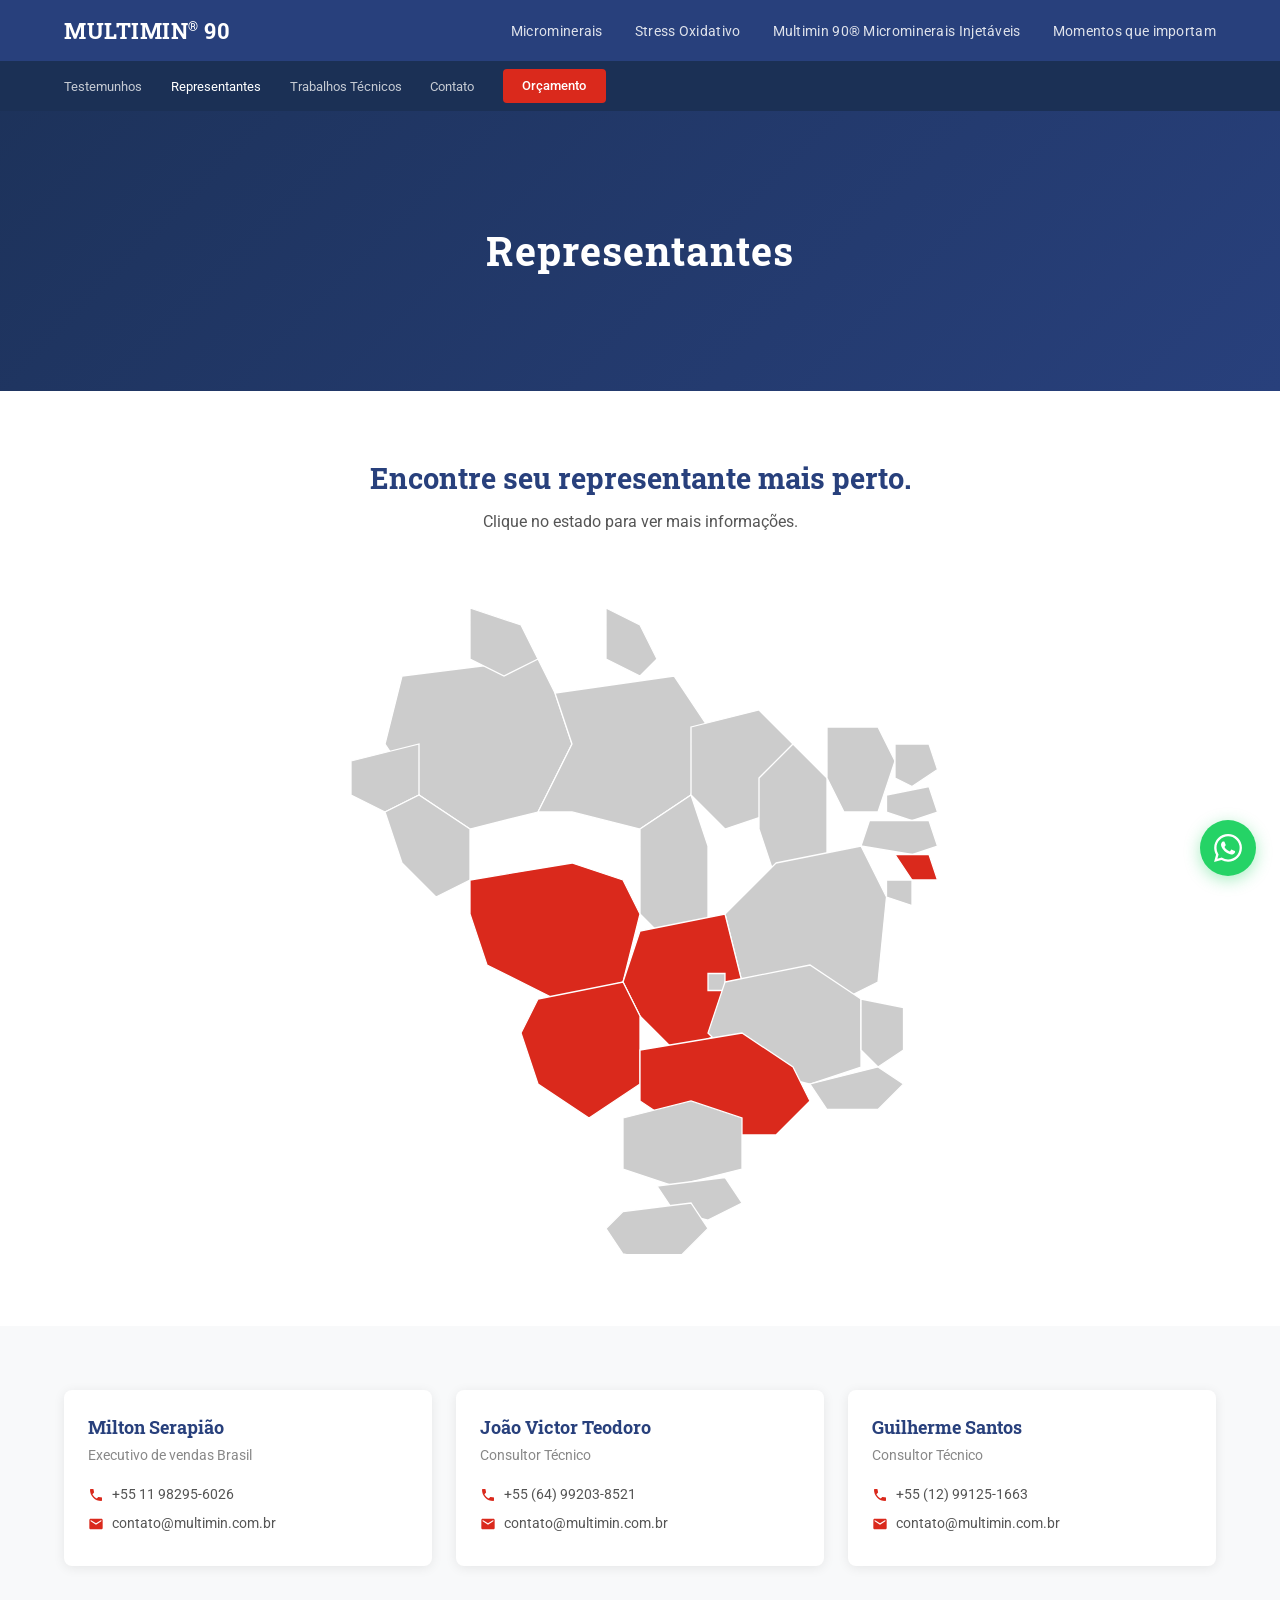
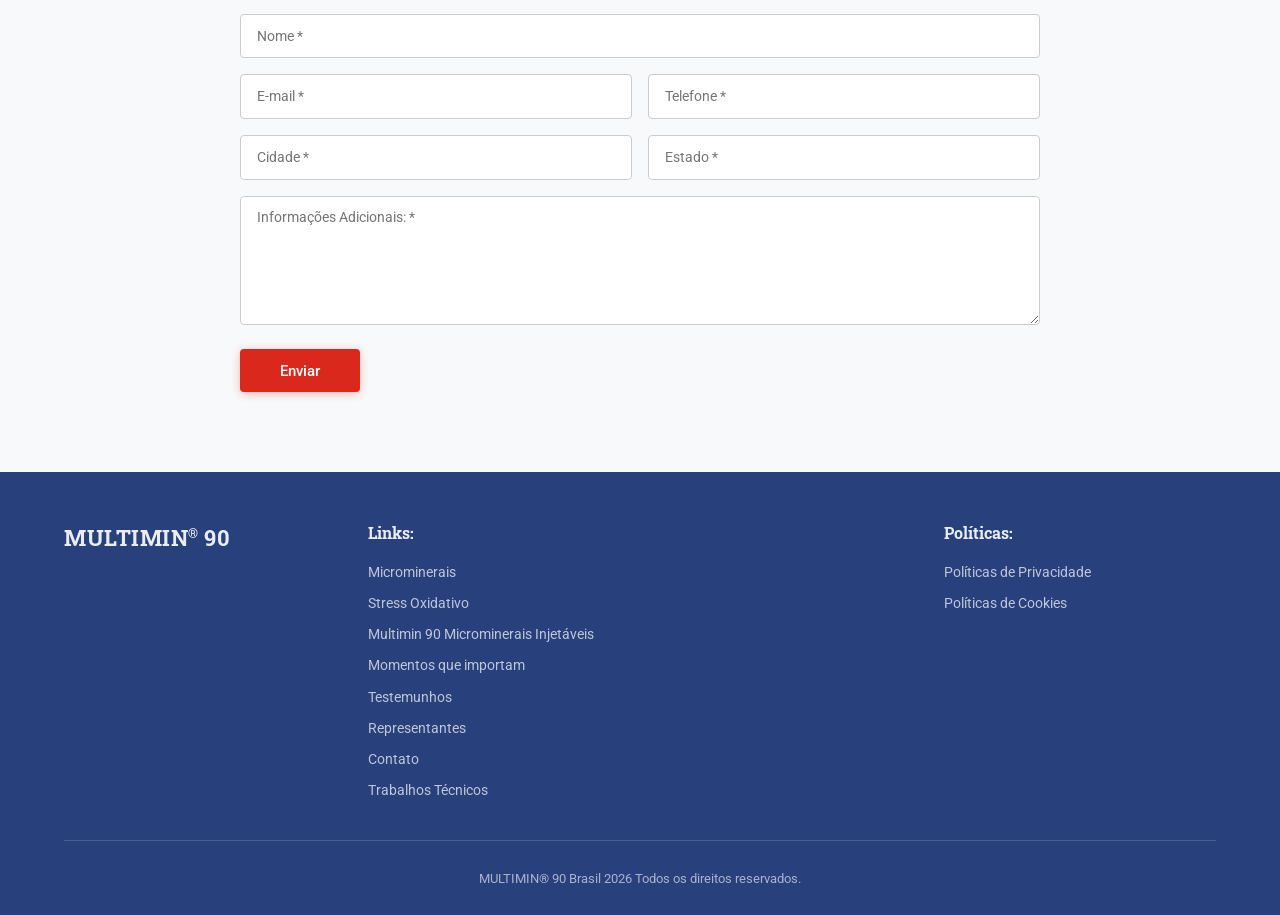
==== multimin-project/index.html @ ea44b16c "Feat:esqueleto do Projeto" ====
<!DOCTYPE html>
<html lang="pt-br">
<head>
    <meta charset="UTF-8">
    <meta name="viewport" content="width=device-width, initial-scale=1.0">
    <meta name="theme-color" content="#28407C">
    <title>Representantes - MULTIMIN® 90</title>
    <meta name="description" content="Encontre o representante MULTIMIN® 90 mais próximo da sua região. Clique no mapa interativo do Brasil para ver informações de contato.">
    
    <!-- Google Fonts - mesmas fontes do original -->
    <link rel="preconnect" href="https://fonts.googleapis.com">
    <link rel="preconnect" href="https://fonts.gstatic.com" crossorigin>
    <link href="https://fonts.googleapis.com/css2?family=Roboto:wght@300;400;500;700&family=Roboto+Slab:wght@400;700&display=swap" rel="stylesheet">
    
    <!-- Favicon placeholder - substituir pelo real -->
    <!-- <link rel="shortcut icon" href="assets/images/favicon.png" type="image/x-icon"> -->
    
    <!-- Estilos -->
    <link rel="stylesheet" href="css/styles.css">
</head>
<body>

    <!-- ═══════════════════════════════════════════════════════════ -->
    <!-- BOTÃO FLUTUANTE WHATSAPP                                   -->
    <!-- ═══════════════════════════════════════════════════════════ -->
    <a href="https://wa.me/5511975177592?text=Ol%C3%A1,%20gostaria%20de%20fazer%20um%20or%C3%A7amento%20do%20produto%20Multimin%2090%C2%AE." 
       target="_blank" 
       rel="noopener noreferrer"
       id="btn-whatsapp" 
       aria-label="Contato via WhatsApp">
        <!-- Ícone SVG inline do WhatsApp - não depende de biblioteca externa -->
        <svg viewBox="0 0 24 24" fill="currentColor" width="28" height="28">
            <path d="M17.472 14.382c-.297-.149-1.758-.867-2.03-.967-.273-.099-.471-.148-.67.15-.197.297-.767.966-.94 1.164-.173.199-.347.223-.644.075-.297-.15-1.255-.463-2.39-1.475-.883-.788-1.48-1.761-1.653-2.059-.173-.297-.018-.458.13-.606.134-.133.298-.347.446-.52.149-.174.198-.298.298-.497.099-.198.05-.371-.025-.52-.075-.149-.669-1.612-.916-2.207-.242-.579-.487-.5-.669-.51-.173-.008-.371-.01-.57-.01-.198 0-.52.074-.792.372-.272.297-1.04 1.016-1.04 2.479 0 1.462 1.065 2.875 1.213 3.074.149.198 2.096 3.2 5.077 4.487.709.306 1.262.489 1.694.625.712.227 1.36.195 1.871.118.571-.085 1.758-.719 2.006-1.413.248-.694.248-1.289.173-1.413-.074-.124-.272-.198-.57-.347m-5.421 7.403h-.004a9.87 9.87 0 01-5.031-1.378l-.361-.214-3.741.982.998-3.648-.235-.374a9.86 9.86 0 01-1.51-5.26c.001-5.45 4.436-9.884 9.888-9.884 2.64 0 5.122 1.03 6.988 2.898a9.825 9.825 0 012.893 6.994c-.003 5.45-4.437 9.884-9.885 9.884m8.413-18.297A11.815 11.815 0 0012.05 0C5.495 0 .16 5.335.157 11.892c0 2.096.547 4.142 1.588 5.945L.057 24l6.305-1.654a11.882 11.882 0 005.683 1.448h.005c6.554 0 11.89-5.335 11.893-11.893a11.821 11.821 0 00-3.48-8.413z"/>
        </svg>
    </a>

    <!-- ═══════════════════════════════════════════════════════════ -->
    <!-- MENU MOBILE (Nav Drawer)                                   -->
    <!-- ═══════════════════════════════════════════════════════════ -->
    <button type="button" class="mobile-menu-toggle" id="menuToggle" aria-label="Abrir menu" aria-controls="navMobile" aria-expanded="false">
        <span></span>
        <span></span>
        <span></span>
    </button>

    <nav class="nav-mobile" id="navMobile">
        <button type="button" class="nav-mobile__close" id="navClose" aria-label="Fechar menu">
            <svg viewBox="0 0 24 24" fill="currentColor" width="24" height="24">
                <path d="M19 6.41L17.59 5 12 10.59 6.41 5 5 6.41 10.59 12 5 17.59 6.41 19 12 13.41 17.59 19 19 17.59 13.41 12z"/>
            </svg>
        </button>
        <ul>
            <li><a href="#">Microminerais</a></li>
            <li><a href="#">Stress Oxidativo</a></li>
            <li><a href="#">Multimin 90® Microminerais Injetáveis</a></li>
            <li><a href="#">Momentos que importam</a></li>
            <li><a href="#">Testemunhos</a></li>
            <li><a href="#" class="active">Representantes</a></li>
            <li><a href="#">Trabalhos Técnicos</a></li>
            <li><a href="#">Contato</a></li>
            <li><a href="#" class="btn-orcamento">Orçamento</a></li>
        </ul>
    </nav>
    <div class="nav-overlay" id="navOverlay"></div>

    <!-- ═══════════════════════════════════════════════════════════ -->
    <!-- HEADER - Duas linhas de navegação                          -->
    <!-- ═══════════════════════════════════════════════════════════ -->
    <header class="header" id="header">
        <!-- Linha 1: Logo + Menu principal -->
        <div class="header__top">
            <div class="container">
                <div class="header__top-inner">
                    <div class="header__logo">
                        <a href="/" title="Home">
                            <!-- PLACEHOLDER: Substituir pelo logo real (arquivo oficial da equipe de marketing em assets/images/logo-01.svg) -->
                            <!-- <img src="assets/images/logo-01.svg" alt="MULTIMIN® 90" class="header__logo-img"> -->
                            <div class="logo-placeholder">MULTIMIN<sup>®</sup> 90</div>
                        </a>
                    </div>
                    <nav class="header__nav-primary">
                        <ul>
                            <li><a href="#">Microminerais</a></li>
                            <li><a href="#">Stress Oxidativo</a></li>
                            <li><a href="#">Multimin 90® Microminerais Injetáveis</a></li>
                            <li><a href="#">Momentos que importam</a></li>
                        </ul>
                    </nav>
                </div>
            </div>
        </div>
        <!-- Linha 2: Menu secundário -->
        <div class="header__bottom">
            <div class="container">
                <nav class="header__nav-secondary">
                    <ul>
                        <li><a href="#">Testemunhos</a></li>
                        <li><a href="#" class="active">Representantes</a></li>
                        <li><a href="#">Trabalhos Técnicos</a></li>
                        <li><a href="#">Contato</a></li>
                        <li><a href="#" class="btn-orcamento">Orçamento</a></li>
                    </ul>
                </nav>
            </div>
        </div>
    </header>

    <!-- ═══════════════════════════════════════════════════════════ -->
    <!-- BANNER PARALLAX                                            -->
    <!-- ═══════════════════════════════════════════════════════════ -->
    <section class="banner-parallax" id="banner">
        <!-- PLACEHOLDER: A imagem de fundo será aplicada via CSS (arquivo da campanha em assets/images/bg-representantes.jpg) -->
        <!-- background-image: url('assets/images/bg-representantes.jpg') -->
        <div class="banner-parallax__overlay"></div>
        <div class="banner-parallax__content">
            <h1>Representantes</h1>
        </div>
    </section>

    <!-- ═══════════════════════════════════════════════════════════ -->
    <!-- SEÇÃO PRINCIPAL - MAPA INTERATIVO                          -->
    <!-- ═══════════════════════════════════════════════════════════ -->
    <section class="section-map" id="mapa">
        <div class="container">
            <div class="section-map__header">
                <h2>Encontre seu representante mais perto.</h2>
                <p>Clique no estado para ver mais informações.</p>
            </div>
            <div class="section-map__wrapper">
                <!-- O mapa SVG será injetado aqui via JavaScript -->
                <div class="map-container" id="mapContainer">
                    <!-- SVG inline do Brasil - mapa simplificado com IDs por estado -->
                    <!-- Este é um mapa funcional simplificado. Para produção, substitua pelo SVG completo do amcharts.com/svg-maps -->
                    <svg id="brazilMap" viewBox="0 0 800 800" xmlns="http://www.w3.org/2000/svg">
                        <!-- REGIÃO NORTE -->
                        <path id="br-am" class="state" d="M120,120 L280,100 L300,140 L320,200 L280,280 L200,300 L140,260 L100,200 Z" data-name="Amazonas"/>
                        <path id="br-pa" class="state" d="M300,140 L440,120 L480,180 L460,260 L400,300 L320,280 L280,280 L320,200 Z" data-name="Pará"/>
                        <path id="br-ac" class="state" d="M60,220 L140,200 L140,260 L100,280 L60,260 Z" data-name="Acre"/>
                        <path id="br-ro" class="state" d="M140,260 L200,300 L200,360 L160,380 L120,340 L100,280 Z" data-name="Rondônia"/>
                        <path id="br-rr" class="state" d="M200,40 L260,60 L280,100 L240,120 L200,100 Z" data-name="Roraima"/>
                        <path id="br-ap" class="state" d="M360,40 L400,60 L420,100 L400,120 L360,100 Z" data-name="Amapá"/>
                        <path id="br-to" class="state" d="M400,300 L460,260 L480,320 L480,420 L440,440 L400,400 Z" data-name="Tocantins"/>
                        
                        <!-- REGIÃO NORDESTE -->
                        <path id="br-ma" class="state" d="M460,180 L540,160 L580,200 L560,280 L500,300 L460,260 Z" data-name="Maranhão"/>
                        <path id="br-pi" class="state" d="M540,240 L580,200 L620,240 L620,340 L560,360 L540,300 Z" data-name="Piauí"/>
                        <path id="br-ce" class="state" d="M620,180 L680,180 L700,220 L680,280 L640,280 L620,240 Z" data-name="Ceará"/>
                        <path id="br-rn" class="state" d="M700,200 L740,200 L750,230 L720,250 L700,240 Z" data-name="Rio Grande do Norte"/>
                        <path id="br-pb" class="state" d="M690,260 L740,250 L750,280 L720,290 L690,280 Z" data-name="Paraíba"/>
                        <path id="br-pe" class="state" d="M670,290 L740,290 L750,320 L720,330 L660,320 Z" data-name="Pernambuco"/>
                        <path id="br-al" class="state" d="M700,330 L740,330 L750,360 L720,360 Z" data-name="Alagoas"/>
                        <path id="br-se" class="state" d="M690,360 L720,360 L720,390 L690,380 Z" data-name="Sergipe"/>
                        <path id="br-ba" class="state" d="M560,340 L660,320 L690,380 L680,480 L600,520 L520,480 L500,400 Z" data-name="Bahia"/>
                        
                        <!-- REGIÃO CENTRO-OESTE -->
                        <path id="br-mt" class="state" d="M200,360 L320,340 L380,360 L400,400 L380,480 L300,500 L220,460 L200,400 Z" data-name="Mato Grosso"/>
                        <path id="br-go" class="state" d="M400,420 L500,400 L520,480 L500,540 L440,560 L400,520 L380,480 Z" data-name="Goiás"/>
                        <path id="br-df" class="state" d="M480,470 L500,470 L500,490 L480,490 Z" data-name="Distrito Federal"/>
                        <path id="br-ms" class="state" d="M280,500 L380,480 L400,520 L400,600 L340,640 L280,600 L260,540 Z" data-name="Mato Grosso do Sul"/>
                        
                        <!-- REGIÃO SUDESTE -->
                        <path id="br-mg" class="state" d="M500,480 L600,460 L660,500 L660,580 L600,600 L520,580 L480,540 Z" data-name="Minas Gerais"/>
                        <path id="br-es" class="state" d="M660,500 L710,510 L710,560 L680,580 L660,560 Z" data-name="Espírito Santo"/>
                        <path id="br-rj" class="state" d="M600,600 L680,580 L710,600 L680,630 L620,630 Z" data-name="Rio de Janeiro"/>
                        <path id="br-sp" class="state" d="M400,560 L520,540 L580,580 L600,620 L560,660 L460,660 L400,620 Z" data-name="São Paulo"/>
                        
                        <!-- REGIÃO SUL -->
                        <path id="br-pr" class="state" d="M380,640 L460,620 L520,640 L520,700 L440,720 L380,700 Z" data-name="Paraná"/>
                        <path id="br-sc" class="state" d="M420,720 L500,710 L520,740 L480,760 L440,750 Z" data-name="Santa Catarina"/>
                        <path id="br-rs" class="state" d="M380,750 L460,740 L480,770 L440,810 L380,800 L360,770 Z" data-name="Rio Grande do Sul"/>
                        
                        <!-- Labels dos estados (opcionais - aparecem no centro de cada path) -->
                    </svg>

                    <!-- Tooltip que aparece ao clicar em um estado -->
                    <div class="map-tooltip" id="mapTooltip">
                        <div class="map-tooltip__header">
                            <h3 id="tooltipEstado"></h3>
                            <button class="map-tooltip__close" id="tooltipClose" aria-label="Fechar">&times;</button>
                        </div>
                        <div class="map-tooltip__body" id="tooltipBody">
                            <!-- Conteúdo injetado via JS -->
                        </div>
                    </div>
                </div>
            </div>
        </div>
    </section>

    <!-- ═══════════════════════════════════════════════════════════ -->
    <!-- SEÇÃO DE CONTATO - Cards + Formulário                      -->
    <!-- ═══════════════════════════════════════════════════════════ -->
    <section class="section-contact" id="contato">
        <div class="container">
            <!-- Cards dos executivos -->
            <div class="contact-cards">
                <div class="contact-card">
                    <h3>Milton Serapião</h3>
                    <h4>Executivo de vendas Brasil</h4>
                    <p class="contact-card__phone">
                        <svg viewBox="0 0 24 24" fill="currentColor" width="16" height="16"><path d="M6.62 10.79c1.44 2.83 3.76 5.14 6.59 6.59l2.2-2.2c.27-.27.67-.36 1.02-.24 1.12.37 2.33.57 3.57.57.55 0 1 .45 1 1V20c0 .55-.45 1-1 1-9.39 0-17-7.61-17-17 0-.55.45-1 1-1h3.5c.55 0 1 .45 1 1 0 1.25.2 2.45.57 3.57.11.35.03.74-.25 1.02l-2.2 2.2z"/></svg>
                        <a href="tel:+5511982956026">+55 11 98295-6026</a>
                    </p>
                    <p class="contact-card__email">
                        <svg viewBox="0 0 24 24" fill="currentColor" width="16" height="16"><path d="M20 4H4c-1.1 0-1.99.9-1.99 2L2 18c0 1.1.9 2 2 2h16c1.1 0 2-.9 2-2V6c0-1.1-.9-2-2-2zm0 4l-8 5-8-5V6l8 5 8-5v2z"/></svg>
                        <a href="mailto:contato@multimin.com.br">contato@multimin.com.br</a>
                    </p>
                </div>
                <div class="contact-card">
                    <h3>João Victor Teodoro</h3>
                    <h4>Consultor Técnico</h4>
                    <p class="contact-card__phone">
                        <svg viewBox="0 0 24 24" fill="currentColor" width="16" height="16"><path d="M6.62 10.79c1.44 2.83 3.76 5.14 6.59 6.59l2.2-2.2c.27-.27.67-.36 1.02-.24 1.12.37 2.33.57 3.57.57.55 0 1 .45 1 1V20c0 .55-.45 1-1 1-9.39 0-17-7.61-17-17 0-.55.45-1 1-1h3.5c.55 0 1 .45 1 1 0 1.25.2 2.45.57 3.57.11.35.03.74-.25 1.02l-2.2 2.2z"/></svg>
                        <a href="tel:+5564992038521">+55 (64) 99203-8521</a>
                    </p>
                    <p class="contact-card__email">
                        <svg viewBox="0 0 24 24" fill="currentColor" width="16" height="16"><path d="M20 4H4c-1.1 0-1.99.9-1.99 2L2 18c0 1.1.9 2 2 2h16c1.1 0 2-.9 2-2V6c0-1.1-.9-2-2-2zm0 4l-8 5-8-5V6l8 5 8-5v2z"/></svg>
                        <a href="mailto:contato@multimin.com.br">contato@multimin.com.br</a>
                    </p>
                </div>
                <div class="contact-card">
                    <h3>Guilherme Santos</h3>
                    <h4>Consultor Técnico</h4>
                    <p class="contact-card__phone">
                        <svg viewBox="0 0 24 24" fill="currentColor" width="16" height="16"><path d="M6.62 10.79c1.44 2.83 3.76 5.14 6.59 6.59l2.2-2.2c.27-.27.67-.36 1.02-.24 1.12.37 2.33.57 3.57.57.55 0 1 .45 1 1V20c0 .55-.45 1-1 1-9.39 0-17-7.61-17-17 0-.55.45-1 1-1h3.5c.55 0 1 .45 1 1 0 1.25.2 2.45.57 3.57.11.35.03.74-.25 1.02l-2.2 2.2z"/></svg>
                        <a href="tel:+5512991251663">+55 (12) 99125-1663</a>
                    </p>
                    <p class="contact-card__email">
                        <svg viewBox="0 0 24 24" fill="currentColor" width="16" height="16"><path d="M20 4H4c-1.1 0-1.99.9-1.99 2L2 18c0 1.1.9 2 2 2h16c1.1 0 2-.9 2-2V6c0-1.1-.9-2-2-2zm0 4l-8 5-8-5V6l8 5 8-5v2z"/></svg>
                        <a href="mailto:contato@multimin.com.br">contato@multimin.com.br</a>
                    </p>
                </div>
            </div>

            <!-- Formulário de contato -->
            <form class="contact-form" id="contactForm" novalidate>
                <div class="form-row form-row--full">
                    <input type="text" name="nome" placeholder="Nome *" required>
                </div>
                <div class="form-row form-row--half">
                    <input type="email" name="email" placeholder="E-mail *" required>
                    <input type="tel" name="telefone" placeholder="Telefone *" required id="inputTelefone">
                </div>
                <div class="form-row form-row--half">
                    <input type="text" name="cidade" placeholder="Cidade *" required>
                    <input type="text" name="estado" placeholder="Estado *" required>
                </div>
                <div class="form-row form-row--full">
                    <textarea name="mensagem" rows="6" placeholder="Informações Adicionais: *"></textarea>
                </div>
                <div class="form-row form-row--submit">
                    <button type="submit" class="btn-submit" id="btnSubmit">Enviar</button>
                </div>
            </form>
        </div>
    </section>

    <!-- ═══════════════════════════════════════════════════════════ -->
    <!-- FOOTER                                                     -->
    <!-- ═══════════════════════════════════════════════════════════ -->
    <footer class="footer" id="footer">
        <div class="container">
            <div class="footer__grid">
                <div class="footer__logo">
                    <!-- PLACEHOLDER: Substituir pelo logo real (usar o mesmo arquivo oficial do header em assets/images/logo-01.svg) -->
                    <!-- <img src="assets/images/logo.svg" alt="MULTIMIN® 90"> -->
                    <div class="logo-placeholder logo-placeholder--light">MULTIMIN<sup>®</sup> 90</div>
                </div>
                <div class="footer__links">
                    <h3>Links:</h3>
                    <ul>
                        <li><a href="#">Microminerais</a></li>
                        <li><a href="#">Stress Oxidativo</a></li>
                        <li><a href="#">Multimin 90 Microminerais Injetáveis</a></li>
                        <li><a href="#">Momentos que importam</a></li>
                        <li><a href="#">Testemunhos</a></li>
                        <li><a href="#">Representantes</a></li>
                        <li><a href="#">Contato</a></li>
                        <li><a href="#">Trabalhos Técnicos</a></li>
                    </ul>
                </div>
                <div class="footer__policies">
                    <h3>Políticas:</h3>
                    <ul>
                        <li><a href="#">Políticas de Privacidade</a></li>
                        <li><a href="#">Políticas de Cookies</a></li>
                    </ul>
                </div>
            </div>
            <div class="footer__bottom">
                <p><small>MULTIMIN® 90 Brasil 2026 Todos os direitos reservados.</small></p>
            </div>
        </div>
    </footer>

    <!-- JavaScript -->
    <script src="js/main.js"></script>
</body>
</html>
---- multimin-project/css/styles.css ----
/* ═══════════════════════════════════════════════════════════════════════
   MULTIMIN® 90 — Página de Representantes
   Reconstrução moderna | Março 2026
   ═══════════════════════════════════════════════════════════════════════ */

/* ── CSS Variables (Design Tokens) ─────────────────────────────────── */
:root {
    /* Cores da marca */
    --color-primary: #28407C;         /* Azul escuro - header, marca */
    --color-primary-dark: #1B3055;    /* Azul mais escuro - hovers */
    --color-accent: #DA291C;          /* Vermelho - mapa, CTAs */
    --color-accent-hover: #B82218;    /* Vermelho escuro - hover */
    --color-whatsapp: #25D366;        /* Verde WhatsApp */
    
    /* Neutros */
    --color-white: #FFFFFF;
    --color-bg: #F8F9FA;
    --color-gray-100: #F5F5F5;
    --color-gray-200: #EEEEEE;
    --color-gray-300: #CCCCCC;
    --color-gray-500: #888888;
    --color-gray-700: #555555;
    --color-gray-900: #333333;
    --color-black: #000000;
    
    /* Tipografia */
    --font-primary: 'Roboto', sans-serif;
    --font-heading: 'Roboto Slab', serif;
    
    /* Espaçamentos */
    --container-max: 1200px;
    --container-padding: 1.5rem;
    --section-padding: 4rem 0;
    
    /* Transições */
    --transition-fast: 0.2s ease;
    --transition-normal: 0.3s ease;
    --transition-slow: 0.5s ease;
    
    /* Sombras */
    --shadow-card: 0 2px 12px rgba(0, 0, 0, 0.08);
    --shadow-tooltip: 0 4px 20px rgba(0, 0, 0, 0.15);
    --shadow-button: 0 2px 8px rgba(218, 41, 28, 0.3);
}

/* ── Reset & Base ──────────────────────────────────────────────────── */
*, *::before, *::after {
    margin: 0;
    padding: 0;
    box-sizing: border-box;
}

html {
    scroll-behavior: smooth;
    -webkit-text-size-adjust: 100%;
}

body {
    font-family: var(--font-primary);
    font-size: 16px;
    line-height: 1.6;
    color: var(--color-gray-900);
    background-color: var(--color-white);
    overflow-x: hidden;
}

img {
    max-width: 100%;
    height: auto;
    display: block;
}

a {
    color: inherit;
    text-decoration: none;
    transition: color var(--transition-fast);
}

ul { list-style: none; }

/* ── Container ─────────────────────────────────────────────────────── */
.container {
    max-width: var(--container-max);
    margin: 0 auto;
    padding: 0 var(--container-padding);
    width: 100%;
}

/* ── Logo Placeholder (remover quando tiver o SVG real) ────────────── */
.logo-placeholder {
    font-family: var(--font-heading);
    font-size: 1.4rem;
    font-weight: 700;
    color: var(--color-white);
    letter-spacing: 0.5px;
    white-space: nowrap;
}
.logo-placeholder sup {
    font-size: 0.6em;
    vertical-align: super;
}
.logo-placeholder--light {
    opacity: 0.9;
}

/* ═══════════════════════════════════════════════════════════════════════
   BOTÃO WHATSAPP FLUTUANTE
   ═══════════════════════════════════════════════════════════════════════ */
#btn-whatsapp {
    position: fixed;
    bottom: 24px;
    right: 24px;
    z-index: 1000;
    width: 56px;
    height: 56px;
    background-color: var(--color-whatsapp);
    color: var(--color-white);
    border-radius: 50%;
    display: flex;
    align-items: center;
    justify-content: center;
    box-shadow: 0 4px 16px rgba(37, 211, 102, 0.4);
    transition: transform var(--transition-fast), box-shadow var(--transition-fast);
}
#btn-whatsapp:hover {
    transform: scale(1.1);
    box-shadow: 0 6px 20px rgba(37, 211, 102, 0.5);
}

/* ═══════════════════════════════════════════════════════════════════════
   HEADER
   ═══════════════════════════════════════════════════════════════════════ */
.header {
    position: relative;
    z-index: 100;
    width: 100%;
}

/* Linha superior */
.header__top {
    background-color: var(--color-primary);
    padding: 0.8rem 0;
}
.header__top-inner {
    display: flex;
    align-items: center;
    justify-content: space-between;
}
.header__logo a {
    display: flex;
    align-items: center;
}
.header__logo-img {
    height: 40px;
    width: auto;
}

.header__nav-primary ul {
    display: flex;
    align-items: center;
    gap: 2rem;
}
.header__nav-primary a {
    color: var(--color-white);
    font-size: 0.85rem;
    font-weight: 400;
    letter-spacing: 0.3px;
    opacity: 0.85;
    transition: opacity var(--transition-fast);
}
.header__nav-primary a:hover {
    opacity: 1;
}

/* Linha inferior */
.header__bottom {
    background-color: var(--color-primary-dark);
    padding: 0.5rem 0;
}
.header__nav-secondary ul {
    display: flex;
    align-items: center;
    justify-content: flex-start;
    gap: 1.8rem;
}
.header__nav-secondary a {
    color: var(--color-white);
    font-size: 0.8rem;
    font-weight: 400;
    opacity: 0.75;
    transition: opacity var(--transition-fast);
}
.header__nav-secondary a:hover,
.header__nav-secondary a.active {
    opacity: 1;
}

/* Botão Orçamento */
.btn-orcamento {
    display: inline-block;
    background-color: var(--color-accent) !important;
    color: var(--color-white) !important;
    padding: 0.4rem 1.2rem;
    border-radius: 4px;
    font-weight: 500 !important;
    opacity: 1 !important;
    transition: background-color var(--transition-fast) !important;
}
.btn-orcamento:hover {
    background-color: var(--color-accent-hover) !important;
}

/* ═══════════════════════════════════════════════════════════════════════
   MENU MOBILE
   ═══════════════════════════════════════════════════════════════════════ */
.mobile-menu-toggle {
    display: none;
    position: fixed;
    top: 16px;
    right: 16px;
    z-index: 200;
    width: 40px;
    height: 40px;
    background-color: var(--color-primary);
    border-radius: 6px;
    cursor: pointer;
    flex-direction: column;
    align-items: center;
    justify-content: center;
    gap: 5px;
    border: none;
}
.mobile-menu-toggle span {
    display: block;
    width: 22px;
    height: 2px;
    background-color: var(--color-white);
    border-radius: 2px;
    transition: var(--transition-fast);
}

.nav-mobile {
    position: fixed;
    top: 0;
    right: -300px;
    z-index: 300;
    width: 280px;
    height: 100vh;
    background-color: var(--color-primary);
    padding: 3rem 1.5rem;
    transition: right var(--transition-normal);
    overflow-y: auto;
}
.nav-mobile.open {
    right: 0;
}
.nav-mobile__close {
    position: absolute;
    top: 16px;
    right: 16px;
    color: var(--color-white);
    cursor: pointer;
    opacity: 0.7;
    transition: opacity var(--transition-fast);
    background: transparent;
    border: none;
}
.nav-mobile__close:hover { opacity: 1; }

.nav-mobile ul {
    margin-top: 2rem;
    display: flex;
    flex-direction: column;
    gap: 0;
}
.nav-mobile li a {
    display: block;
    color: var(--color-white);
    padding: 0.8rem 0;
    font-size: 0.95rem;
    border-bottom: 1px solid rgba(255, 255, 255, 0.1);
    opacity: 0.85;
}
.nav-mobile li a:hover,
.nav-mobile li a.active { opacity: 1; }
.nav-mobile li:last-child a {
    border-bottom: none;
    margin-top: 1rem;
}

.nav-overlay {
    display: none;
    position: fixed;
    inset: 0;
    z-index: 250;
    background-color: rgba(0, 0, 0, 0.5);
}
.nav-overlay.active { display: block; }

/* ═══════════════════════════════════════════════════════════════════════
   BANNER PARALLAX
   ═══════════════════════════════════════════════════════════════════════ */
.banner-parallax {
    position: relative;
    height: 280px;
    display: flex;
    align-items: center;
    justify-content: center;
    overflow: hidden;
    /* PLACEHOLDER: Quando tiver a imagem, descomente a linha abaixo */
    /* background-image: url('../assets/images/bg.jpg'); */
    background-color: var(--color-primary); /* fallback sem imagem */
    background-size: cover;
    background-position: center;
    background-attachment: fixed; /* Efeito parallax simples */
}
.banner-parallax__overlay {
    position: absolute;
    inset: 0;
    background: linear-gradient(135deg, rgba(27, 48, 85, 0.85) 0%, rgba(40, 64, 124, 0.7) 100%);
}
.banner-parallax__content {
    position: relative;
    z-index: 2;
    text-align: center;
}
.banner-parallax__content h1 {
    font-family: var(--font-heading);
    font-size: 2.5rem;
    font-weight: 700;
    color: var(--color-white);
    letter-spacing: 1px;
}

/* ═══════════════════════════════════════════════════════════════════════
   SEÇÃO DO MAPA
   ═══════════════════════════════════════════════════════════════════════ */
.section-map {
    padding: var(--section-padding);
    background-color: var(--color-white);
}
.section-map__header {
    text-align: center;
    margin-bottom: 2.5rem;
}
.section-map__header h2 {
    font-family: var(--font-heading);
    font-size: 1.8rem;
    color: var(--color-primary);
    margin-bottom: 0.5rem;
}
.section-map__header p {
    font-size: 1rem;
    color: var(--color-gray-700);
}

.section-map__wrapper {
    max-width: 680px;
    margin: 0 auto;
}

/* Mapa SVG */
.map-container {
    position: relative;
    width: 100%;
}

#brazilMap {
    width: 100%;
    height: auto;
}

/* Estados do mapa */
.state {
    fill: var(--color-gray-300);
    stroke: var(--color-white);
    stroke-width: 1.5;
    cursor: default;
    transition: fill var(--transition-fast), opacity var(--transition-fast);
}
/* Estados que possuem representantes (classe adicionada via JS) */
.state--active {
    fill: var(--color-accent);
    cursor: pointer;
}
.state--active:hover {
    fill: var(--color-accent-hover);
    filter: brightness(1.1);
}
.state--selected {
    fill: var(--color-accent-hover);
    stroke: var(--color-gray-900);
    stroke-width: 2;
}

/* Tooltip do mapa */
.map-tooltip {
    display: none;
    position: absolute;
    z-index: 50;
    background: var(--color-white);
    border-radius: 8px;
    box-shadow: var(--shadow-tooltip);
    min-width: 260px;
    max-width: 340px;
    overflow: hidden;
    animation: tooltipFadeIn 0.25s ease;
}
.map-tooltip.visible {
    display: block;
}

@keyframes tooltipFadeIn {
    from { opacity: 0; transform: translateY(-8px); }
    to { opacity: 1; transform: translateY(0); }
}

.map-tooltip__header {
    background-color: var(--color-primary);
    color: var(--color-white);
    padding: 0.7rem 1rem;
    display: flex;
    align-items: center;
    justify-content: space-between;
}
.map-tooltip__header h3 {
    font-size: 0.95rem;
    font-weight: 600;
    margin: 0;
}
.map-tooltip__close {
    background: none;
    border: none;
    color: var(--color-white);
    font-size: 1.4rem;
    cursor: pointer;
    opacity: 0.7;
    transition: opacity var(--transition-fast);
    line-height: 1;
}
.map-tooltip__close:hover { opacity: 1; }

.map-tooltip__body {
    padding: 0.8rem 1rem;
    max-height: 300px;
    overflow-y: auto;
}
.map-tooltip__rep {
    padding: 0.5rem 0;
    border-bottom: 1px solid var(--color-gray-200);
}
.map-tooltip__rep:last-child {
    border-bottom: none;
}
.map-tooltip__rep strong {
    display: block;
    font-size: 0.85rem;
    color: var(--color-primary);
    margin-bottom: 2px;
}
.map-tooltip__rep span {
    display: block;
    font-size: 0.82rem;
    color: var(--color-gray-700);
}
.map-tooltip__rep a {
    color: var(--color-accent);
    font-weight: 500;
}
.map-tooltip__rep a:hover {
    text-decoration: underline;
}

/* ═══════════════════════════════════════════════════════════════════════
   SEÇÃO DE CONTATO
   ═══════════════════════════════════════════════════════════════════════ */
.section-contact {
    padding: var(--section-padding);
    background-color: var(--color-bg);
}

/* Cards */
.contact-cards {
    display: grid;
    grid-template-columns: repeat(3, 1fr);
    gap: 1.5rem;
    margin-bottom: 3rem;
}
.contact-card {
    background: var(--color-white);
    border-radius: 8px;
    padding: 1.5rem;
    box-shadow: var(--shadow-card);
    transition: transform var(--transition-fast), box-shadow var(--transition-fast);
}
.contact-card:hover {
    transform: translateY(-2px);
    box-shadow: 0 4px 18px rgba(0, 0, 0, 0.12);
}
.contact-card h3 {
    font-family: var(--font-heading);
    font-size: 1.1rem;
    color: var(--color-primary);
    margin-bottom: 0.2rem;
}
.contact-card h4 {
    font-size: 0.85rem;
    font-weight: 400;
    color: var(--color-gray-500);
    margin-bottom: 1rem;
}
.contact-card__phone,
.contact-card__email {
    display: flex;
    align-items: center;
    gap: 0.5rem;
    font-size: 0.9rem;
    margin-bottom: 0.4rem;
    color: var(--color-gray-700);
}
.contact-card__phone svg,
.contact-card__email svg {
    flex-shrink: 0;
    color: var(--color-accent);
}
.contact-card__phone a:hover,
.contact-card__email a:hover {
    color: var(--color-accent);
}

/* Formulário */
.contact-form {
    max-width: 800px;
    margin: 0 auto;
}
.form-row {
    margin-bottom: 1rem;
}
.form-row--full {
    width: 100%;
}
.form-row--half {
    display: grid;
    grid-template-columns: 1fr 1fr;
    gap: 1rem;
}
.form-row--submit {
    display: flex;
    justify-content: flex-start;
    margin-top: 0.5rem;
}

.contact-form input,
.contact-form textarea {
    width: 100%;
    padding: 0.8rem 1rem;
    border: 1px solid var(--color-gray-300);
    border-radius: 4px;
    font-family: var(--font-primary);
    font-size: 0.9rem;
    color: var(--color-gray-900);
    background-color: var(--color-white);
    transition: border-color var(--transition-fast), box-shadow var(--transition-fast);
}
.contact-form input:focus,
.contact-form textarea:focus {
    outline: none;
    border-color: var(--color-primary);
    box-shadow: 0 0 0 3px rgba(40, 64, 124, 0.1);
}
.contact-form input.error,
.contact-form textarea.error {
    border-color: var(--color-accent);
}
.contact-form textarea {
    resize: vertical;
    min-height: 120px;
}

.btn-submit {
    display: inline-block;
    background-color: var(--color-accent);
    color: var(--color-white);
    border: none;
    padding: 0.8rem 2.5rem;
    border-radius: 4px;
    font-family: var(--font-primary);
    font-size: 0.95rem;
    font-weight: 500;
    cursor: pointer;
    transition: background-color var(--transition-fast), box-shadow var(--transition-fast);
    box-shadow: var(--shadow-button);
}
.btn-submit:hover {
    background-color: var(--color-accent-hover);
}
.btn-submit:disabled {
    opacity: 0.7;
    cursor: not-allowed;
}

/* ═══════════════════════════════════════════════════════════════════════
   FOOTER
   ═══════════════════════════════════════════════════════════════════════ */
.footer {
    background-color: var(--color-primary);
    color: var(--color-white);
    padding: 3rem 0 1.5rem;
}
.footer__grid {
    display: grid;
    grid-template-columns: 1fr 2fr 1fr;
    gap: 2rem;
    margin-bottom: 2rem;
}
.footer__logo {
    display: flex;
    align-items: flex-start;
}
.footer h3 {
    font-family: var(--font-heading);
    font-size: 1rem;
    margin-bottom: 0.8rem;
    opacity: 0.9;
}
.footer ul li {
    margin-bottom: 0.35rem;
}
.footer ul li a {
    font-size: 0.85rem;
    opacity: 0.7;
    transition: opacity var(--transition-fast);
}
.footer ul li a:hover {
    opacity: 1;
}
.footer__bottom {
    text-align: center;
    padding-top: 1.5rem;
    border-top: 1px solid rgba(255, 255, 255, 0.15);
}
.footer__bottom small {
    font-size: 0.8rem;
    opacity: 0.6;
}

/* ═══════════════════════════════════════════════════════════════════════
   RESPONSIVIDADE
   ═══════════════════════════════════════════════════════════════════════ */

/* Tablet */
@media (max-width: 992px) {
    .header__nav-primary ul { gap: 1.2rem; }
    .header__nav-primary a { font-size: 0.78rem; }
    .contact-cards { grid-template-columns: repeat(2, 1fr); }
    .footer__grid { grid-template-columns: 1fr 1fr; }
}

/* Mobile */
@media (max-width: 768px) {
    /* Header */
    .header { display: none; }
    .mobile-menu-toggle { display: flex; }
    
    /* Banner */
    .banner-parallax {
        height: 200px;
        background-attachment: scroll; /* Parallax buggy no mobile */
    }
    .banner-parallax__content h1 { font-size: 1.8rem; }
    
    /* Mapa */
    .section-map__header h2 { font-size: 1.4rem; }
    .map-tooltip {
        position: fixed;
        bottom: 0;
        left: 0;
        right: 0;
        top: auto;
        max-width: 100%;
        border-radius: 12px 12px 0 0;
        max-height: 60vh;
    }
    
    /* Cards */
    .contact-cards { grid-template-columns: 1fr; }
    
    /* Formulário */
    .form-row--half { grid-template-columns: 1fr; }
    
    /* Footer */
    .footer__grid {
        grid-template-columns: 1fr;
        text-align: center;
    }
    .footer__logo { justify-content: center; }
}

/* Mobile pequeno */
@media (max-width: 480px) {
    :root {
        --container-padding: 1rem;
    }
    .banner-parallax { height: 160px; }
    .banner-parallax__content h1 { font-size: 1.5rem; }
}
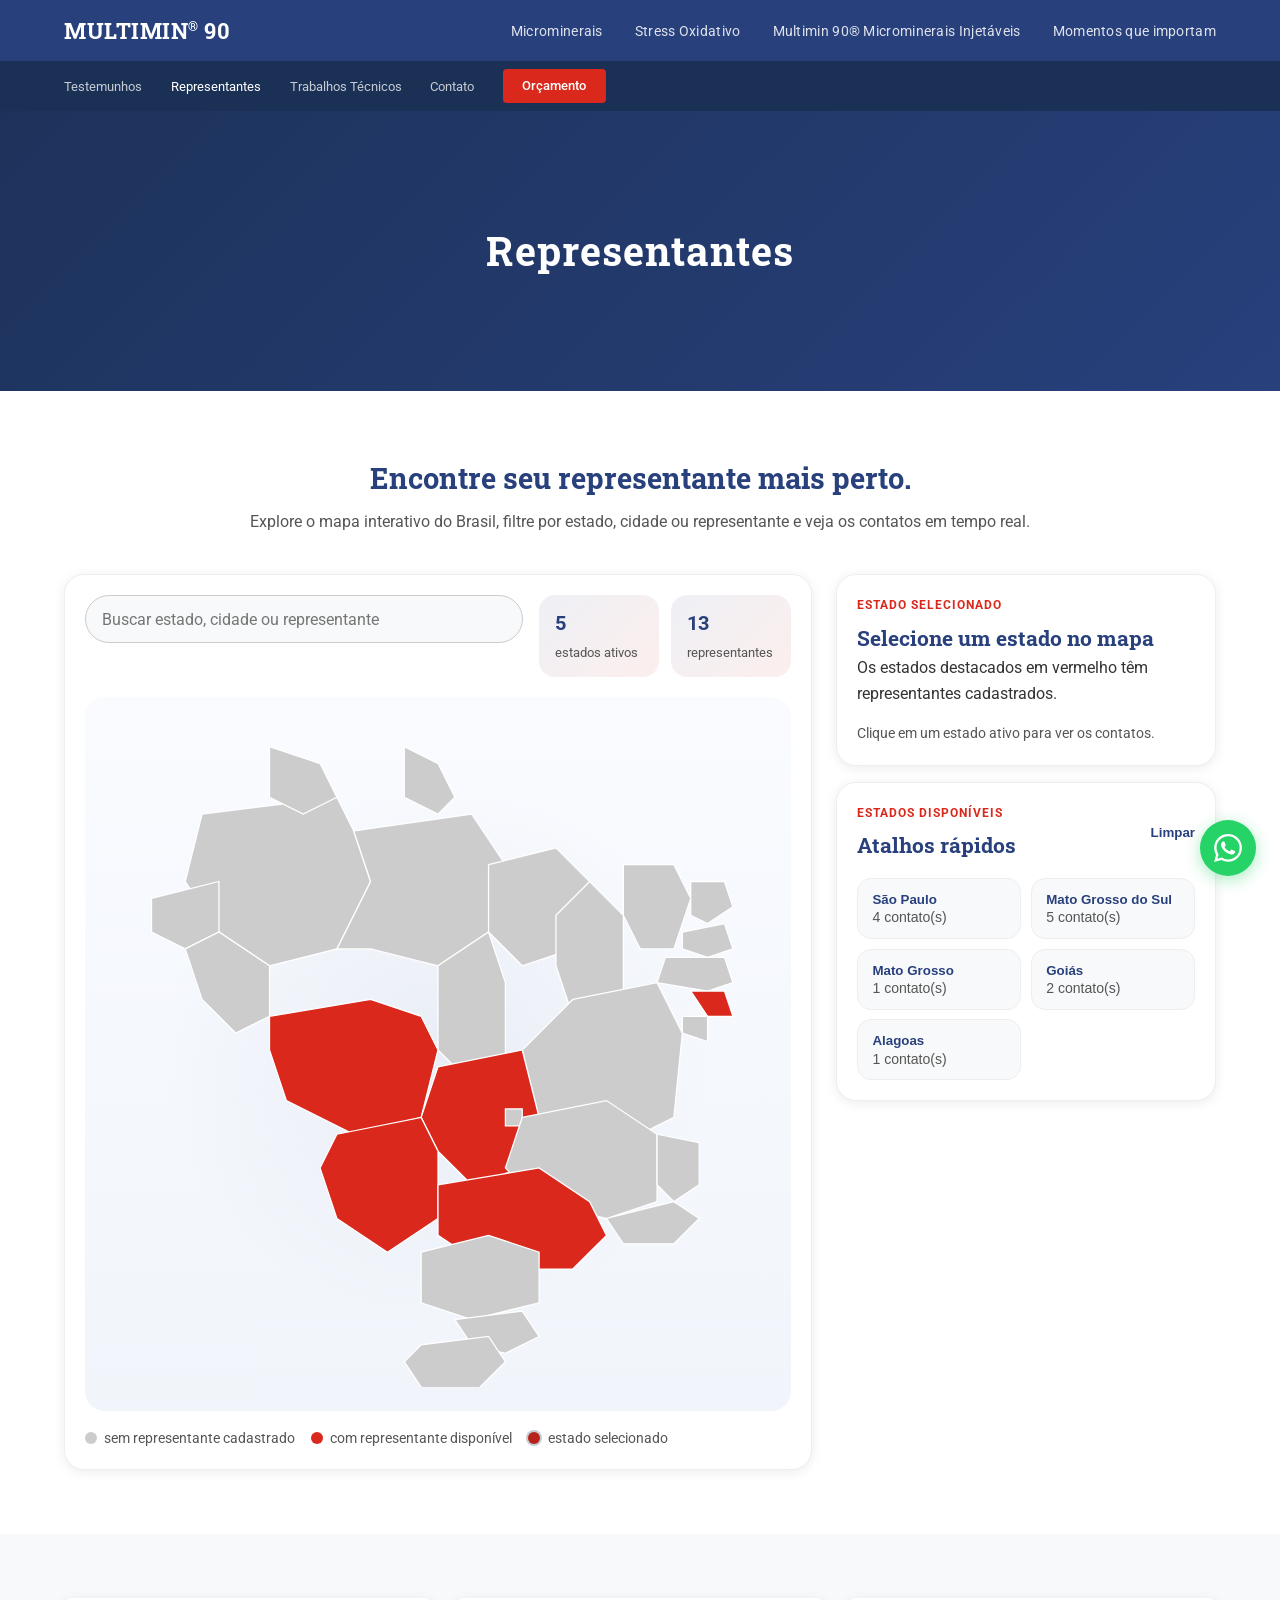
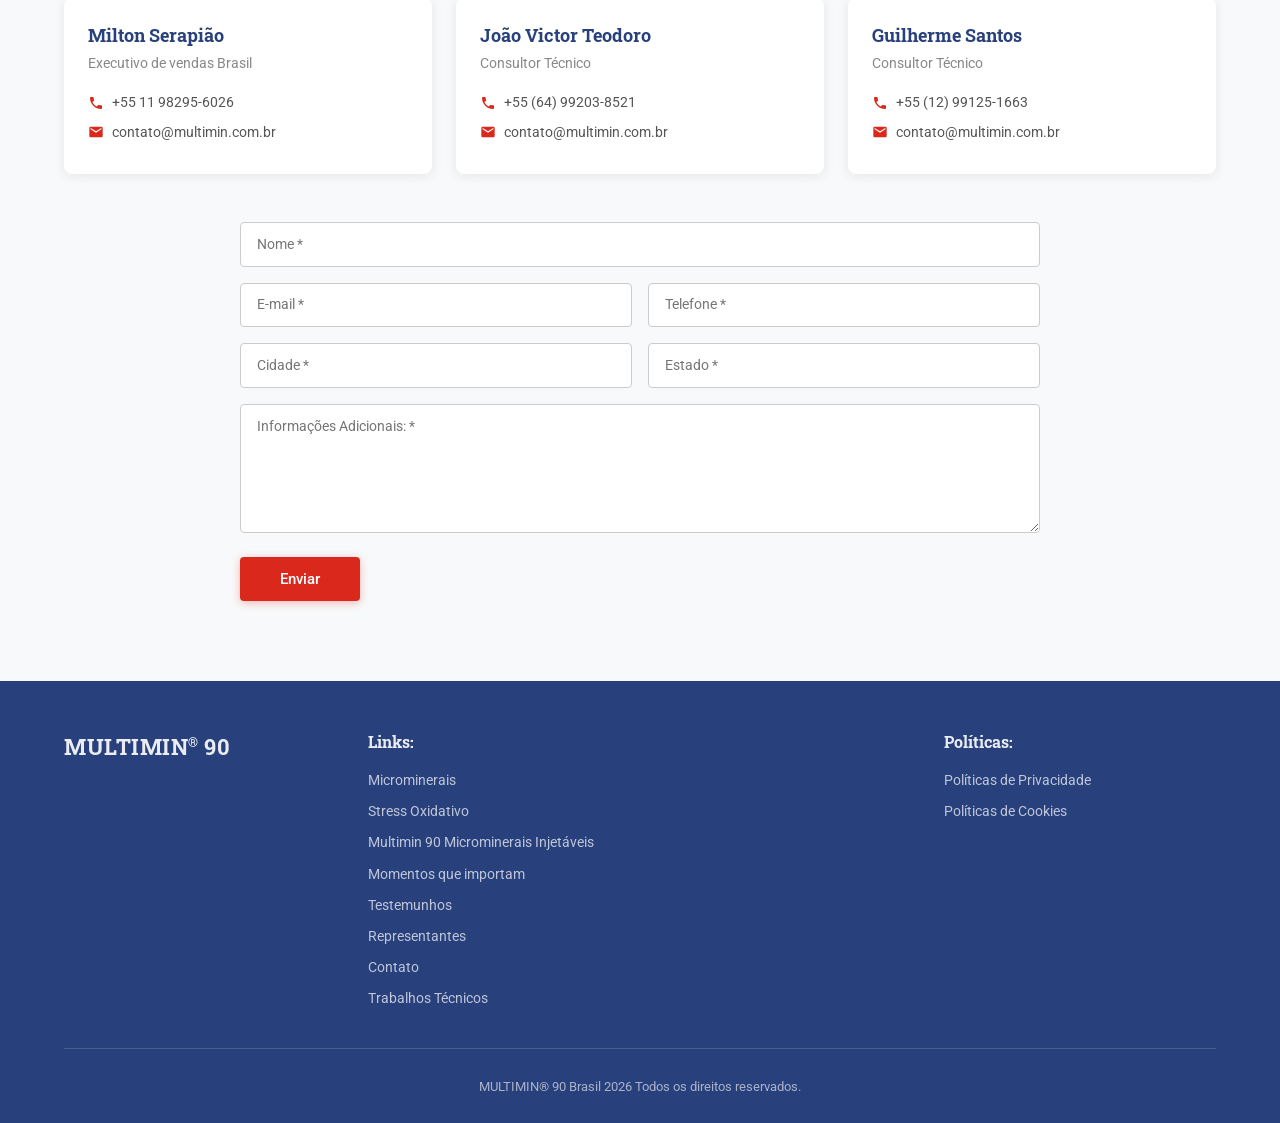
==== commit 0ab0792f: "Add interactive Brazil map dashboard" ====
--- a/multimin-project/index.html
+++ b/multimin-project/index.html
@@ -124,64 +124,100 @@
         <div class="container">
             <div class="section-map__header">
                 <h2>Encontre seu representante mais perto.</h2>
-                <p>Clique no estado para ver mais informações.</p>
+                <p>Explore o mapa interativo do Brasil, filtre por estado, cidade ou representante e veja os contatos em tempo real.</p>
             </div>
             <div class="section-map__wrapper">
-                <!-- O mapa SVG será injetado aqui via JavaScript -->
-                <div class="map-container" id="mapContainer">
-                    <!-- SVG inline do Brasil - mapa simplificado com IDs por estado -->
-                    <!-- Este é um mapa funcional simplificado. Para produção, substitua pelo SVG completo do amcharts.com/svg-maps -->
-                    <svg id="brazilMap" viewBox="0 0 800 800" xmlns="http://www.w3.org/2000/svg">
-                        <!-- REGIÃO NORTE -->
-                        <path id="br-am" class="state" d="M120,120 L280,100 L300,140 L320,200 L280,280 L200,300 L140,260 L100,200 Z" data-name="Amazonas"/>
-                        <path id="br-pa" class="state" d="M300,140 L440,120 L480,180 L460,260 L400,300 L320,280 L280,280 L320,200 Z" data-name="Pará"/>
-                        <path id="br-ac" class="state" d="M60,220 L140,200 L140,260 L100,280 L60,260 Z" data-name="Acre"/>
-                        <path id="br-ro" class="state" d="M140,260 L200,300 L200,360 L160,380 L120,340 L100,280 Z" data-name="Rondônia"/>
-                        <path id="br-rr" class="state" d="M200,40 L260,60 L280,100 L240,120 L200,100 Z" data-name="Roraima"/>
-                        <path id="br-ap" class="state" d="M360,40 L400,60 L420,100 L400,120 L360,100 Z" data-name="Amapá"/>
-                        <path id="br-to" class="state" d="M400,300 L460,260 L480,320 L480,420 L440,440 L400,400 Z" data-name="Tocantins"/>
-                        
-                        <!-- REGIÃO NORDESTE -->
-                        <path id="br-ma" class="state" d="M460,180 L540,160 L580,200 L560,280 L500,300 L460,260 Z" data-name="Maranhão"/>
-                        <path id="br-pi" class="state" d="M540,240 L580,200 L620,240 L620,340 L560,360 L540,300 Z" data-name="Piauí"/>
-                        <path id="br-ce" class="state" d="M620,180 L680,180 L700,220 L680,280 L640,280 L620,240 Z" data-name="Ceará"/>
-                        <path id="br-rn" class="state" d="M700,200 L740,200 L750,230 L720,250 L700,240 Z" data-name="Rio Grande do Norte"/>
-                        <path id="br-pb" class="state" d="M690,260 L740,250 L750,280 L720,290 L690,280 Z" data-name="Paraíba"/>
-                        <path id="br-pe" class="state" d="M670,290 L740,290 L750,320 L720,330 L660,320 Z" data-name="Pernambuco"/>
-                        <path id="br-al" class="state" d="M700,330 L740,330 L750,360 L720,360 Z" data-name="Alagoas"/>
-                        <path id="br-se" class="state" d="M690,360 L720,360 L720,390 L690,380 Z" data-name="Sergipe"/>
-                        <path id="br-ba" class="state" d="M560,340 L660,320 L690,380 L680,480 L600,520 L520,480 L500,400 Z" data-name="Bahia"/>
-                        
-                        <!-- REGIÃO CENTRO-OESTE -->
-                        <path id="br-mt" class="state" d="M200,360 L320,340 L380,360 L400,400 L380,480 L300,500 L220,460 L200,400 Z" data-name="Mato Grosso"/>
-                        <path id="br-go" class="state" d="M400,420 L500,400 L520,480 L500,540 L440,560 L400,520 L380,480 Z" data-name="Goiás"/>
-                        <path id="br-df" class="state" d="M480,470 L500,470 L500,490 L480,490 Z" data-name="Distrito Federal"/>
-                        <path id="br-ms" class="state" d="M280,500 L380,480 L400,520 L400,600 L340,640 L280,600 L260,540 Z" data-name="Mato Grosso do Sul"/>
-                        
-                        <!-- REGIÃO SUDESTE -->
-                        <path id="br-mg" class="state" d="M500,480 L600,460 L660,500 L660,580 L600,600 L520,580 L480,540 Z" data-name="Minas Gerais"/>
-                        <path id="br-es" class="state" d="M660,500 L710,510 L710,560 L680,580 L660,560 Z" data-name="Espírito Santo"/>
-                        <path id="br-rj" class="state" d="M600,600 L680,580 L710,600 L680,630 L620,630 Z" data-name="Rio de Janeiro"/>
-                        <path id="br-sp" class="state" d="M400,560 L520,540 L580,580 L600,620 L560,660 L460,660 L400,620 Z" data-name="São Paulo"/>
-                        
-                        <!-- REGIÃO SUL -->
-                        <path id="br-pr" class="state" d="M380,640 L460,620 L520,640 L520,700 L440,720 L380,700 Z" data-name="Paraná"/>
-                        <path id="br-sc" class="state" d="M420,720 L500,710 L520,740 L480,760 L440,750 Z" data-name="Santa Catarina"/>
-                        <path id="br-rs" class="state" d="M380,750 L460,740 L480,770 L440,810 L380,800 L360,770 Z" data-name="Rio Grande do Sul"/>
-                        
-                        <!-- Labels dos estados (opcionais - aparecem no centro de cada path) -->
-                    </svg>
-
-                    <!-- Tooltip que aparece ao clicar em um estado -->
-                    <div class="map-tooltip" id="mapTooltip">
-                        <div class="map-tooltip__header">
-                            <h3 id="tooltipEstado"></h3>
-                            <button class="map-tooltip__close" id="tooltipClose" aria-label="Fechar">&times;</button>
-                        </div>
-                        <div class="map-tooltip__body" id="tooltipBody">
-                            <!-- Conteúdo injetado via JS -->
+                <div class="map-dashboard">
+                    <div class="map-panel">
+                        <div class="map-controls">
+                            <div class="map-search">
+                                <label class="sr-only" for="mapSearch">Buscar estado, cidade ou representante</label>
+                                <input type="search" id="mapSearch" placeholder="Buscar estado, cidade ou representante">
+                            </div>
+                            <div class="map-stats" aria-label="Resumo do mapa">
+                                <div class="map-stat">
+                                    <strong id="activeStatesCount">0</strong>
+                                    <span>estados ativos</span>
+                                </div>
+                                <div class="map-stat">
+                                    <strong id="activeRepsCount">0</strong>
+                                    <span>representantes</span>
+                                </div>
+                            </div>
+                        </div>
+
+                        <div class="map-container" id="mapContainer">
+                            <!-- SVG inline do Brasil - mapa simplificado com IDs por estado -->
+                            <svg id="brazilMap" viewBox="0 0 800 800" xmlns="http://www.w3.org/2000/svg" aria-labelledby="mapTitle mapDescription" role="img">
+                                <title id="mapTitle">Mapa interativo do Brasil</title>
+                                <desc id="mapDescription">Selecione um estado destacado para ver a lista de representantes e contatos.</desc>
+                                <!-- REGIÃO NORTE -->
+                                <path id="br-am" class="state" d="M120,120 L280,100 L300,140 L320,200 L280,280 L200,300 L140,260 L100,200 Z" data-name="Amazonas"/>
+                                <path id="br-pa" class="state" d="M300,140 L440,120 L480,180 L460,260 L400,300 L320,280 L280,280 L320,200 Z" data-name="Pará"/>
+                                <path id="br-ac" class="state" d="M60,220 L140,200 L140,260 L100,280 L60,260 Z" data-name="Acre"/>
+                                <path id="br-ro" class="state" d="M140,260 L200,300 L200,360 L160,380 L120,340 L100,280 Z" data-name="Rondônia"/>
+                                <path id="br-rr" class="state" d="M200,40 L260,60 L280,100 L240,120 L200,100 Z" data-name="Roraima"/>
+                                <path id="br-ap" class="state" d="M360,40 L400,60 L420,100 L400,120 L360,100 Z" data-name="Amapá"/>
+                                <path id="br-to" class="state" d="M400,300 L460,260 L480,320 L480,420 L440,440 L400,400 Z" data-name="Tocantins"/>
+                                
+                                <!-- REGIÃO NORDESTE -->
+                                <path id="br-ma" class="state" d="M460,180 L540,160 L580,200 L560,280 L500,300 L460,260 Z" data-name="Maranhão"/>
+                                <path id="br-pi" class="state" d="M540,240 L580,200 L620,240 L620,340 L560,360 L540,300 Z" data-name="Piauí"/>
+                                <path id="br-ce" class="state" d="M620,180 L680,180 L700,220 L680,280 L640,280 L620,240 Z" data-name="Ceará"/>
+                                <path id="br-rn" class="state" d="M700,200 L740,200 L750,230 L720,250 L700,240 Z" data-name="Rio Grande do Norte"/>
+                                <path id="br-pb" class="state" d="M690,260 L740,250 L750,280 L720,290 L690,280 Z" data-name="Paraíba"/>
+                                <path id="br-pe" class="state" d="M670,290 L740,290 L750,320 L720,330 L660,320 Z" data-name="Pernambuco"/>
+                                <path id="br-al" class="state" d="M700,330 L740,330 L750,360 L720,360 Z" data-name="Alagoas"/>
+                                <path id="br-se" class="state" d="M690,360 L720,360 L720,390 L690,380 Z" data-name="Sergipe"/>
+                                <path id="br-ba" class="state" d="M560,340 L660,320 L690,380 L680,480 L600,520 L520,480 L500,400 Z" data-name="Bahia"/>
+                                
+                                <!-- REGIÃO CENTRO-OESTE -->
+                                <path id="br-mt" class="state" d="M200,360 L320,340 L380,360 L400,400 L380,480 L300,500 L220,460 L200,400 Z" data-name="Mato Grosso"/>
+                                <path id="br-go" class="state" d="M400,420 L500,400 L520,480 L500,540 L440,560 L400,520 L380,480 Z" data-name="Goiás"/>
+                                <path id="br-df" class="state" d="M480,470 L500,470 L500,490 L480,490 Z" data-name="Distrito Federal"/>
+                                <path id="br-ms" class="state" d="M280,500 L380,480 L400,520 L400,600 L340,640 L280,600 L260,540 Z" data-name="Mato Grosso do Sul"/>
+                                
+                                <!-- REGIÃO SUDESTE -->
+                                <path id="br-mg" class="state" d="M500,480 L600,460 L660,500 L660,580 L600,600 L520,580 L480,540 Z" data-name="Minas Gerais"/>
+                                <path id="br-es" class="state" d="M660,500 L710,510 L710,560 L680,580 L660,560 Z" data-name="Espírito Santo"/>
+                                <path id="br-rj" class="state" d="M600,600 L680,580 L710,600 L680,630 L620,630 Z" data-name="Rio de Janeiro"/>
+                                <path id="br-sp" class="state" d="M400,560 L520,540 L580,580 L600,620 L560,660 L460,660 L400,620 Z" data-name="São Paulo"/>
+                                
+                                <!-- REGIÃO SUL -->
+                                <path id="br-pr" class="state" d="M380,640 L460,620 L520,640 L520,700 L440,720 L380,700 Z" data-name="Paraná"/>
+                                <path id="br-sc" class="state" d="M420,720 L500,710 L520,740 L480,760 L440,750 Z" data-name="Santa Catarina"/>
+                                <path id="br-rs" class="state" d="M380,750 L460,740 L480,770 L440,810 L380,800 L360,770 Z" data-name="Rio Grande do Sul"/>
+                            </svg>
+                        </div>
+
+                        <div class="map-legend" aria-label="Legenda do mapa">
+                            <span><i class="legend-dot legend-dot--inactive"></i> sem representante cadastrado</span>
+                            <span><i class="legend-dot legend-dot--active"></i> com representante disponível</span>
+                            <span><i class="legend-dot legend-dot--selected"></i> estado selecionado</span>
                         </div>
                     </div>
+
+                    <aside class="map-sidebar">
+                        <div class="map-card map-card--selection" id="selectionCard">
+                            <p class="map-card__eyebrow">Estado selecionado</p>
+                            <h3 id="selectedStateName">Selecione um estado no mapa</h3>
+                            <p id="selectedStateSummary">Os estados destacados em vermelho têm representantes cadastrados.</p>
+                            <div class="map-tooltip__body" id="tooltipBody">
+                                <p class="map-empty">Clique em um estado ativo para ver os contatos.</p>
+                            </div>
+                        </div>
+
+                        <div class="map-card">
+                            <div class="map-card__header">
+                                <div>
+                                    <p class="map-card__eyebrow">Estados disponíveis</p>
+                                    <h3>Atalhos rápidos</h3>
+                                </div>
+                                <button type="button" class="map-clear" id="clearSelection">Limpar</button>
+                            </div>
+                            <div class="map-state-list" id="mapStateList" aria-live="polite"></div>
+                        </div>
+                    </aside>
                 </div>
             </div>
         </div>
--- a/multimin-project/css/styles.css
+++ b/multimin-project/css/styles.css
@@ -355,14 +355,91 @@
 }
 
 .section-map__wrapper {
-    max-width: 680px;
+    max-width: 1180px;
     margin: 0 auto;
+}
+
+.map-dashboard {
+    display: grid;
+    grid-template-columns: minmax(0, 2fr) minmax(280px, 380px);
+    gap: 1.5rem;
+    align-items: start;
+}
+
+.map-panel,
+.map-card {
+    background: var(--color-white);
+    border: 1px solid var(--color-gray-200);
+    border-radius: 20px;
+    box-shadow: var(--shadow-card);
+}
+
+.map-panel {
+    padding: 1.25rem;
+}
+
+.map-controls {
+    display: flex;
+    flex-wrap: wrap;
+    justify-content: space-between;
+    gap: 1rem;
+    margin-bottom: 1.25rem;
+}
+
+.map-search {
+    flex: 1 1 260px;
+}
+
+.map-search input {
+    width: 100%;
+    min-height: 48px;
+    border: 1px solid var(--color-gray-300);
+    border-radius: 999px;
+    padding: 0 1rem;
+    font: inherit;
+    color: var(--color-gray-900);
+    background: var(--color-bg);
+}
+
+.map-search input:focus {
+    outline: 2px solid rgba(40, 64, 124, 0.2);
+    border-color: var(--color-primary);
+}
+
+.map-stats {
+    display: flex;
+    gap: 0.75rem;
+    flex-wrap: wrap;
+}
+
+.map-stat {
+    min-width: 120px;
+    padding: 0.75rem 1rem;
+    border-radius: 16px;
+    background: linear-gradient(135deg, rgba(40, 64, 124, 0.08), rgba(218, 41, 28, 0.08));
+}
+
+.map-stat strong {
+    display: block;
+    font-size: 1.25rem;
+    color: var(--color-primary);
+}
+
+.map-stat span {
+    font-size: 0.84rem;
+    color: var(--color-gray-700);
 }
 
 /* Mapa SVG */
 .map-container {
     position: relative;
     width: 100%;
+    border-radius: 20px;
+    overflow: hidden;
+    background:
+        radial-gradient(circle at 50% 50%, rgba(40, 64, 124, 0.06), transparent 55%),
+        linear-gradient(180deg, #f9fbff 0%, #f1f5fb 100%);
+    padding: 1rem;
 }
 
 #brazilMap {
@@ -376,13 +453,18 @@
     stroke: var(--color-white);
     stroke-width: 1.5;
     cursor: default;
-    transition: fill var(--transition-fast), opacity var(--transition-fast);
+    transition: fill var(--transition-fast), opacity var(--transition-fast), transform var(--transition-fast);
 }
 /* Estados que possuem representantes (classe adicionada via JS) */
 .state--active {
     fill: var(--color-accent);
     cursor: pointer;
 }
+.state--active:focus {
+    outline: none;
+    stroke: var(--color-primary);
+    stroke-width: 3;
+}
 .state--active:hover {
     fill: var(--color-accent-hover);
     filter: brightness(1.1);
@@ -392,61 +474,90 @@
     stroke: var(--color-gray-900);
     stroke-width: 2;
 }
-
-/* Tooltip do mapa */
-.map-tooltip {
-    display: none;
-    position: absolute;
-    z-index: 50;
-    background: var(--color-white);
-    border-radius: 8px;
-    box-shadow: var(--shadow-tooltip);
-    min-width: 260px;
-    max-width: 340px;
-    overflow: hidden;
-    animation: tooltipFadeIn 0.25s ease;
-}
-.map-tooltip.visible {
-    display: block;
-}
-
-@keyframes tooltipFadeIn {
-    from { opacity: 0; transform: translateY(-8px); }
-    to { opacity: 1; transform: translateY(0); }
-}
-
-.map-tooltip__header {
-    background-color: var(--color-primary);
-    color: var(--color-white);
-    padding: 0.7rem 1rem;
+.state--hidden {
+    opacity: 0.18;
+}
+
+.map-legend {
+    display: flex;
+    flex-wrap: wrap;
+    gap: 1rem;
+    margin-top: 1rem;
+    font-size: 0.88rem;
+    color: var(--color-gray-700);
+}
+
+.map-legend span {
+    display: inline-flex;
+    align-items: center;
+    gap: 0.45rem;
+}
+
+.legend-dot {
+    width: 12px;
+    height: 12px;
+    border-radius: 999px;
+    display: inline-block;
+}
+
+.legend-dot--inactive { background: var(--color-gray-300); }
+.legend-dot--active { background: var(--color-accent); }
+.legend-dot--selected {
+    background: var(--color-accent-hover);
+    box-shadow: 0 0 0 2px rgba(27, 48, 85, 0.25);
+}
+
+.map-sidebar {
+    display: grid;
+    gap: 1rem;
+}
+
+.map-card {
+    padding: 1.25rem;
+}
+
+.map-card__header {
     display: flex;
     align-items: center;
     justify-content: space-between;
-}
-.map-tooltip__header h3 {
-    font-size: 0.95rem;
-    font-weight: 600;
-    margin: 0;
-}
-.map-tooltip__close {
-    background: none;
+    gap: 0.75rem;
+}
+
+.map-card__eyebrow {
+    font-size: 0.78rem;
+    text-transform: uppercase;
+    letter-spacing: 0.08em;
+    color: var(--color-accent);
+    font-weight: 700;
+    margin-bottom: 0.4rem;
+}
+
+.map-card h3 {
+    font-family: var(--font-heading);
+    font-size: 1.3rem;
+    color: var(--color-primary);
+}
+
+.map-card--selection {
+    position: sticky;
+    top: 1.5rem;
+}
+
+.map-clear {
+    background: transparent;
+    color: var(--color-primary);
     border: none;
-    color: var(--color-white);
-    font-size: 1.4rem;
+    font-weight: 700;
     cursor: pointer;
-    opacity: 0.7;
-    transition: opacity var(--transition-fast);
-    line-height: 1;
-}
-.map-tooltip__close:hover { opacity: 1; }
+}
 
 .map-tooltip__body {
-    padding: 0.8rem 1rem;
-    max-height: 300px;
+    padding-top: 1rem;
+    max-height: 360px;
     overflow-y: auto;
 }
 .map-tooltip__rep {
-    padding: 0.5rem 0;
+    padding: 0.85rem 0;
     border-bottom: 1px solid var(--color-gray-200);
 }
 .map-tooltip__rep:last-child {
@@ -469,6 +580,58 @@
 }
 .map-tooltip__rep a:hover {
     text-decoration: underline;
+}
+
+.map-state-list {
+    display: flex;
+    flex-wrap: wrap;
+    gap: 0.6rem;
+    margin-top: 1rem;
+}
+
+.map-state-list__button {
+    display: flex;
+    flex-direction: column;
+    align-items: flex-start;
+    gap: 0.15rem;
+    width: calc(50% - 0.3rem);
+    padding: 0.8rem 0.9rem;
+    border-radius: 14px;
+    border: 1px solid var(--color-gray-200);
+    background: var(--color-bg);
+    cursor: pointer;
+    text-align: left;
+    transition: transform var(--transition-fast), border-color var(--transition-fast), background-color var(--transition-fast);
+}
+
+.map-state-list__button:hover,
+.map-state-list__button--selected {
+    transform: translateY(-1px);
+    background: rgba(218, 41, 28, 0.08);
+    border-color: rgba(218, 41, 28, 0.3);
+}
+
+.map-state-list__button span {
+    font-weight: 700;
+    color: var(--color-primary);
+}
+
+.map-state-list__button small,
+.map-empty {
+    color: var(--color-gray-700);
+    font-size: 0.88rem;
+}
+
+.sr-only {
+    position: absolute;
+    width: 1px;
+    height: 1px;
+    padding: 0;
+    margin: -1px;
+    overflow: hidden;
+    clip: rect(0, 0, 0, 0);
+    white-space: nowrap;
+    border: 0;
 }
 
 /* ═══════════════════════════════════════════════════════════════════════
@@ -652,6 +815,8 @@
 @media (max-width: 992px) {
     .header__nav-primary ul { gap: 1.2rem; }
     .header__nav-primary a { font-size: 0.78rem; }
+    .map-dashboard { grid-template-columns: 1fr; }
+    .map-card--selection { position: static; }
     .contact-cards { grid-template-columns: repeat(2, 1fr); }
     .footer__grid { grid-template-columns: 1fr 1fr; }
 }
@@ -671,16 +836,11 @@
     
     /* Mapa */
     .section-map__header h2 { font-size: 1.4rem; }
-    .map-tooltip {
-        position: fixed;
-        bottom: 0;
-        left: 0;
-        right: 0;
-        top: auto;
-        max-width: 100%;
-        border-radius: 12px 12px 0 0;
-        max-height: 60vh;
-    }
+    .map-panel,
+    .map-card { border-radius: 16px; }
+    .map-panel { padding: 1rem; }
+    .map-container { padding: 0.5rem; }
+    .map-state-list__button { width: 100%; }
     
     /* Cards */
     .contact-cards { grid-template-columns: 1fr; }
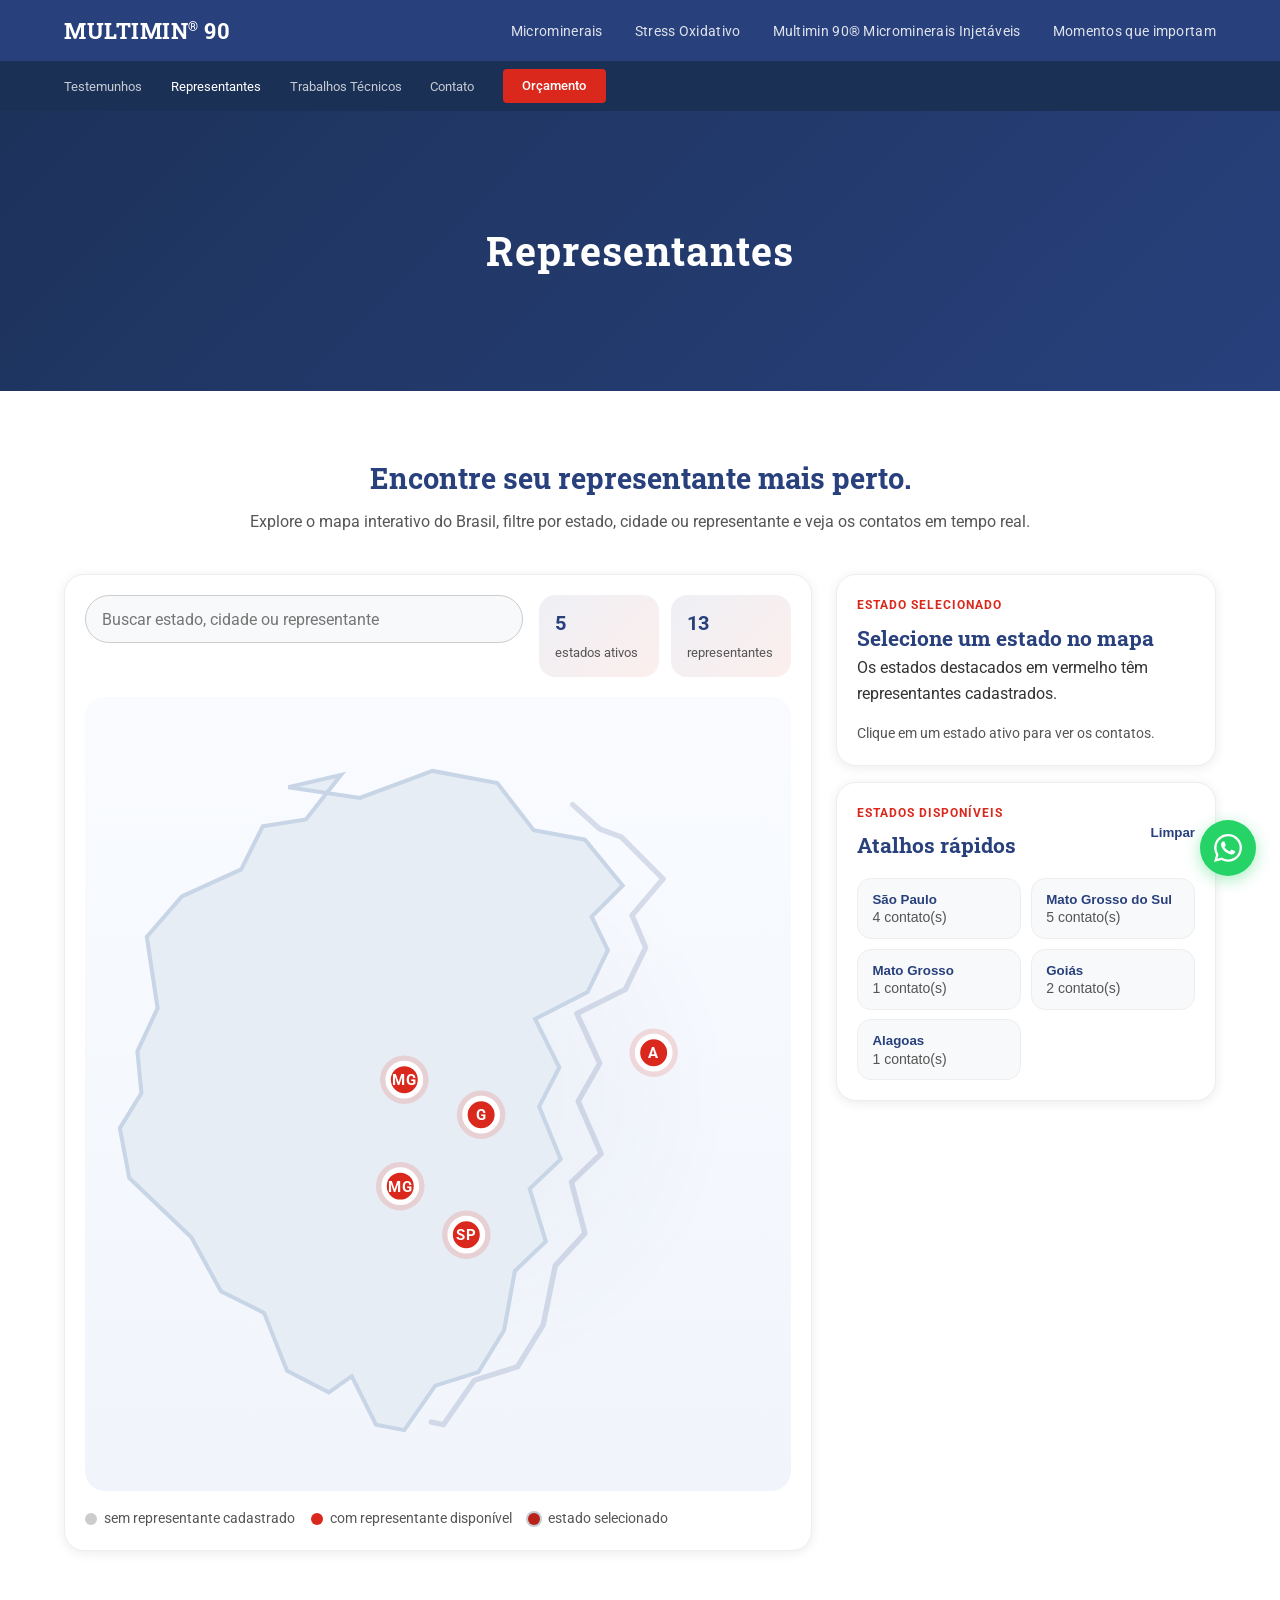
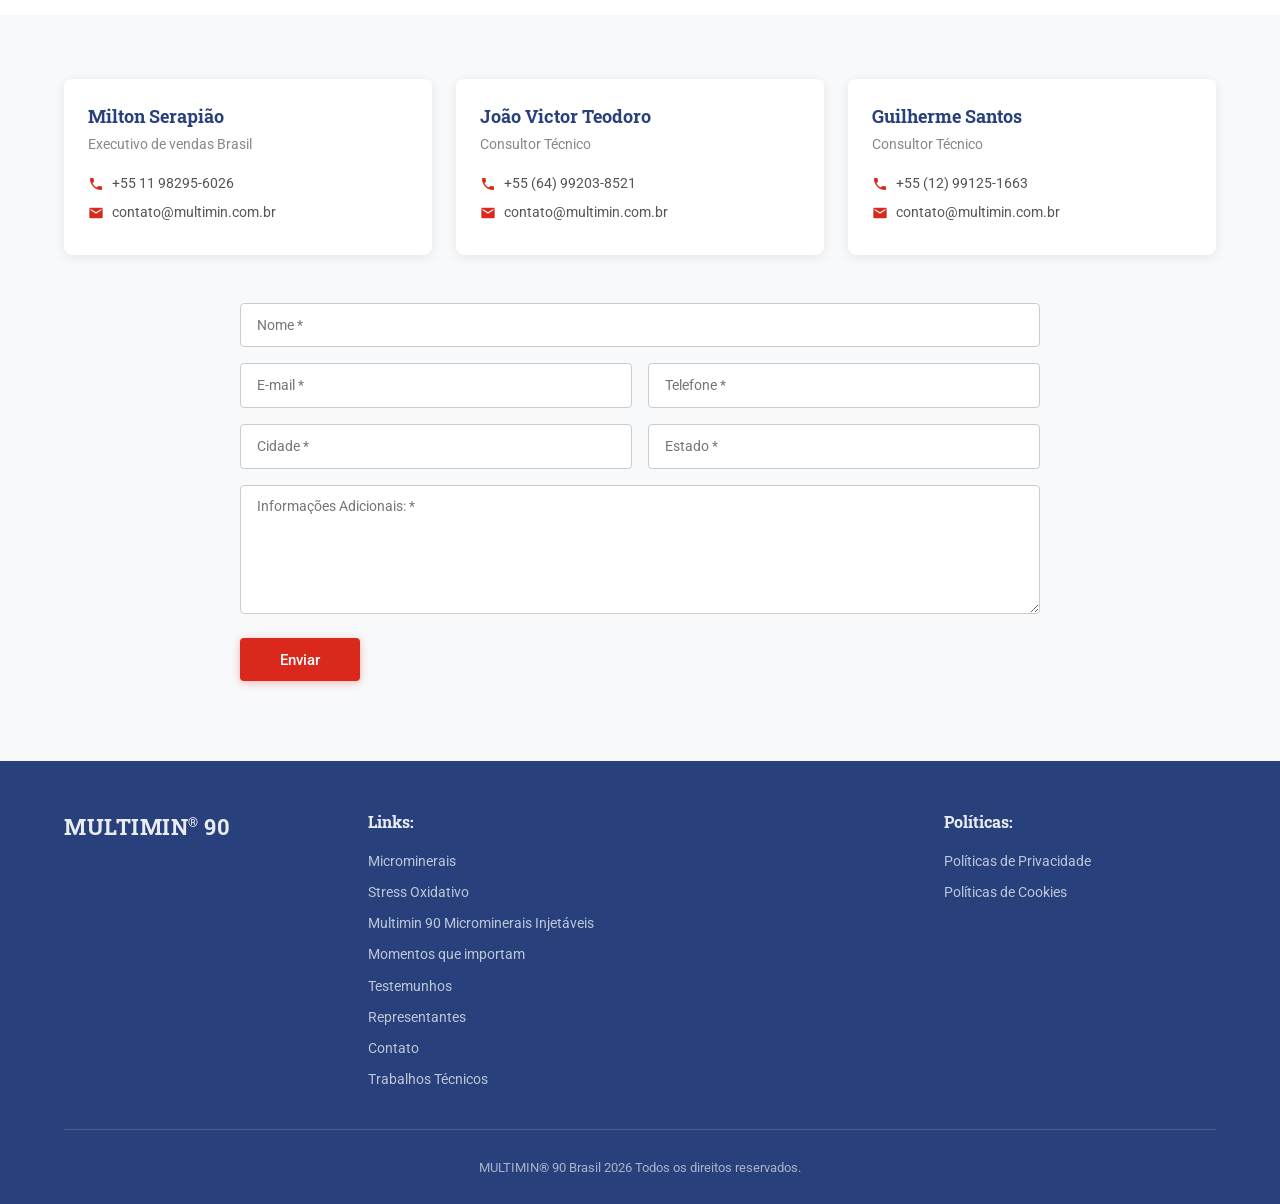
==== commit a1dfec7f: "Fix Brazil map distortion with silhouette hotspots" ====
--- a/multimin-project/index.html
+++ b/multimin-project/index.html
@@ -147,46 +147,13 @@
                         </div>
 
                         <div class="map-container" id="mapContainer">
-                            <!-- SVG inline do Brasil - mapa simplificado com IDs por estado -->
-                            <svg id="brazilMap" viewBox="0 0 800 800" xmlns="http://www.w3.org/2000/svg" aria-labelledby="mapTitle mapDescription" role="img">
+                            <!-- Silhueta do Brasil + pontos interativos posicionados via JavaScript -->
+                            <svg id="brazilMap" viewBox="0 0 500 560" xmlns="http://www.w3.org/2000/svg" aria-labelledby="mapTitle mapDescription" role="img" preserveAspectRatio="xMidYMid meet">
                                 <title id="mapTitle">Mapa interativo do Brasil</title>
                                 <desc id="mapDescription">Selecione um estado destacado para ver a lista de representantes e contatos.</desc>
-                                <!-- REGIÃO NORTE -->
-                                <path id="br-am" class="state" d="M120,120 L280,100 L300,140 L320,200 L280,280 L200,300 L140,260 L100,200 Z" data-name="Amazonas"/>
-                                <path id="br-pa" class="state" d="M300,140 L440,120 L480,180 L460,260 L400,300 L320,280 L280,280 L320,200 Z" data-name="Pará"/>
-                                <path id="br-ac" class="state" d="M60,220 L140,200 L140,260 L100,280 L60,260 Z" data-name="Acre"/>
-                                <path id="br-ro" class="state" d="M140,260 L200,300 L200,360 L160,380 L120,340 L100,280 Z" data-name="Rondônia"/>
-                                <path id="br-rr" class="state" d="M200,40 L260,60 L280,100 L240,120 L200,100 Z" data-name="Roraima"/>
-                                <path id="br-ap" class="state" d="M360,40 L400,60 L420,100 L400,120 L360,100 Z" data-name="Amapá"/>
-                                <path id="br-to" class="state" d="M400,300 L460,260 L480,320 L480,420 L440,440 L400,400 Z" data-name="Tocantins"/>
-                                
-                                <!-- REGIÃO NORDESTE -->
-                                <path id="br-ma" class="state" d="M460,180 L540,160 L580,200 L560,280 L500,300 L460,260 Z" data-name="Maranhão"/>
-                                <path id="br-pi" class="state" d="M540,240 L580,200 L620,240 L620,340 L560,360 L540,300 Z" data-name="Piauí"/>
-                                <path id="br-ce" class="state" d="M620,180 L680,180 L700,220 L680,280 L640,280 L620,240 Z" data-name="Ceará"/>
-                                <path id="br-rn" class="state" d="M700,200 L740,200 L750,230 L720,250 L700,240 Z" data-name="Rio Grande do Norte"/>
-                                <path id="br-pb" class="state" d="M690,260 L740,250 L750,280 L720,290 L690,280 Z" data-name="Paraíba"/>
-                                <path id="br-pe" class="state" d="M670,290 L740,290 L750,320 L720,330 L660,320 Z" data-name="Pernambuco"/>
-                                <path id="br-al" class="state" d="M700,330 L740,330 L750,360 L720,360 Z" data-name="Alagoas"/>
-                                <path id="br-se" class="state" d="M690,360 L720,360 L720,390 L690,380 Z" data-name="Sergipe"/>
-                                <path id="br-ba" class="state" d="M560,340 L660,320 L690,380 L680,480 L600,520 L520,480 L500,400 Z" data-name="Bahia"/>
-                                
-                                <!-- REGIÃO CENTRO-OESTE -->
-                                <path id="br-mt" class="state" d="M200,360 L320,340 L380,360 L400,400 L380,480 L300,500 L220,460 L200,400 Z" data-name="Mato Grosso"/>
-                                <path id="br-go" class="state" d="M400,420 L500,400 L520,480 L500,540 L440,560 L400,520 L380,480 Z" data-name="Goiás"/>
-                                <path id="br-df" class="state" d="M480,470 L500,470 L500,490 L480,490 Z" data-name="Distrito Federal"/>
-                                <path id="br-ms" class="state" d="M280,500 L380,480 L400,520 L400,600 L340,640 L280,600 L260,540 Z" data-name="Mato Grosso do Sul"/>
-                                
-                                <!-- REGIÃO SUDESTE -->
-                                <path id="br-mg" class="state" d="M500,480 L600,460 L660,500 L660,580 L600,600 L520,580 L480,540 Z" data-name="Minas Gerais"/>
-                                <path id="br-es" class="state" d="M660,500 L710,510 L710,560 L680,580 L660,560 Z" data-name="Espírito Santo"/>
-                                <path id="br-rj" class="state" d="M600,600 L680,580 L710,600 L680,630 L620,630 Z" data-name="Rio de Janeiro"/>
-                                <path id="br-sp" class="state" d="M400,560 L520,540 L580,580 L600,620 L560,660 L460,660 L400,620 Z" data-name="São Paulo"/>
-                                
-                                <!-- REGIÃO SUL -->
-                                <path id="br-pr" class="state" d="M380,640 L460,620 L520,640 L520,700 L440,720 L380,700 Z" data-name="Paraná"/>
-                                <path id="br-sc" class="state" d="M420,720 L500,710 L520,740 L480,760 L440,750 Z" data-name="Santa Catarina"/>
-                                <path id="br-rs" class="state" d="M380,750 L460,740 L480,770 L440,810 L380,800 L360,770 Z" data-name="Rio Grande do Sul"/>
+                                <path class="brazil-shape" d="M139 55l53 8 54-20 48 9 27 35 38 7 28 34-23 23 12 25-15 31-39 20 18 36-15 29 16 39-23 22 12 39-23 22-8 44-19 31-32 10-23 33-21-4-18-36-17 12-31-16-17-43-32-16-22-40-46-44-7-37 16-26-3-31 15-32-8-53 26-30 44-20 16-32 32-5 26-33z"/>
+                                <path class="brazil-coastline" d="M350 68l20 18 16 6 31 31-23 27 10 24-15 31-36 18 17 37-16 28 17 39-22 21 10 38-22 24-9 44-19 31-32 10-23 33-9-2" />
+                                <g id="mapHotspots"></g>
                             </svg>
                         </div>
 
--- a/multimin-project/css/styles.css
+++ b/multimin-project/css/styles.css
@@ -447,35 +447,71 @@
     height: auto;
 }
 
-/* Estados do mapa */
-.state {
-    fill: var(--color-gray-300);
+.brazil-shape {
+    fill: #e7edf4;
+    stroke: #c7d5e6;
+    stroke-width: 3;
+}
+
+.brazil-coastline {
+    fill: none;
+    stroke: rgba(40, 64, 124, 0.16);
+    stroke-width: 4;
+    stroke-linecap: round;
+    stroke-linejoin: round;
+}
+
+.map-hotspot {
+    cursor: pointer;
+    transition: opacity var(--transition-fast), transform var(--transition-fast);
+}
+
+.map-hotspot__pulse {
+    fill: rgba(218, 41, 28, 0.15);
+    animation: hotspotPulse 2.2s infinite;
+}
+
+.map-hotspot__dot {
+    fill: var(--color-accent);
     stroke: var(--color-white);
-    stroke-width: 1.5;
-    cursor: default;
-    transition: fill var(--transition-fast), opacity var(--transition-fast), transform var(--transition-fast);
-}
-/* Estados que possuem representantes (classe adicionada via JS) */
-.state--active {
-    fill: var(--color-accent);
-    cursor: pointer;
-}
-.state--active:focus {
+    stroke-width: 4;
+    transition: fill var(--transition-fast), transform var(--transition-fast), stroke var(--transition-fast);
+}
+
+.map-hotspot__label {
+    fill: var(--color-white);
+    font-size: 0.7rem;
+    font-weight: 700;
+    letter-spacing: 0.08em;
+    pointer-events: none;
+}
+
+.map-hotspot:hover .map-hotspot__dot,
+.map-hotspot--selected .map-hotspot__dot {
+    fill: var(--color-primary);
+    stroke: rgba(255, 255, 255, 0.95);
+}
+
+.map-hotspot:hover,
+.map-hotspot--selected {
+    transform: scale(1.06);
+}
+
+.map-hotspot:focus {
     outline: none;
-    stroke: var(--color-primary);
-    stroke-width: 3;
-}
-.state--active:hover {
-    fill: var(--color-accent-hover);
-    filter: brightness(1.1);
-}
-.state--selected {
-    fill: var(--color-accent-hover);
-    stroke: var(--color-gray-900);
-    stroke-width: 2;
-}
-.state--hidden {
-    opacity: 0.18;
+}
+
+.map-hotspot:focus .map-hotspot__dot {
+    stroke: #9fb3da;
+}
+
+.map-hotspot--hidden {
+    opacity: 0.22;
+}
+
+@keyframes hotspotPulse {
+    0%, 100% { transform: scale(1); opacity: 0.5; }
+    50% { transform: scale(1.12); opacity: 0.15; }
 }
 
 .map-legend {
